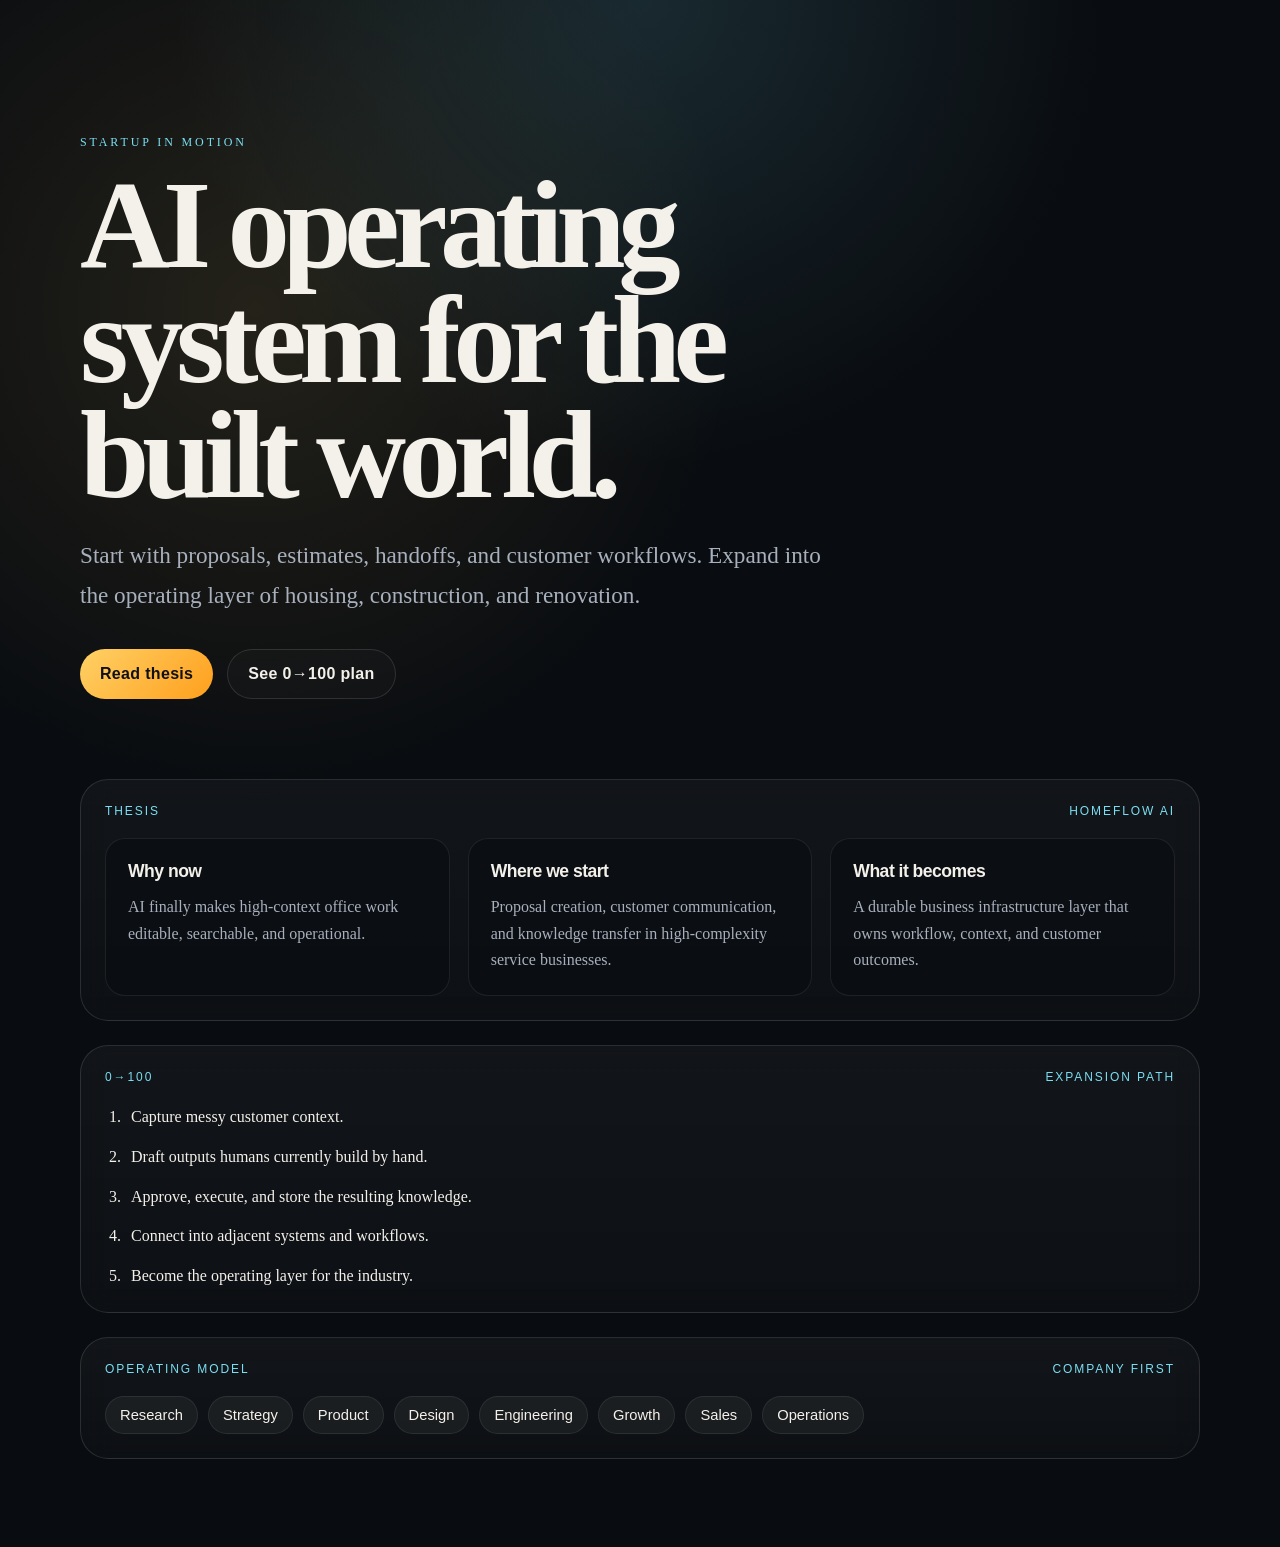
==== site/index.html @ 2804f1b1 "Expand 100B startup thesis and launch site" ====
<!doctype html>
<html lang="en">
  <head>
    <meta charset="utf-8" />
    <meta name="viewport" content="width=device-width, initial-scale=1" />
    <title>HomeFlow AI</title>
    <meta
      name="description"
      content="An AI operating system for the built world, starting with proposals, handoffs, and customer work."
    />
    <link rel="stylesheet" href="./styles.css" />
  </head>
  <body>
    <div class="bg-grid"></div>
    <main class="shell">
      <section class="hero">
        <div class="eyebrow">Startup in motion</div>
        <h1>AI operating system for the built world.</h1>
        <p class="lede">
          Start with proposals, estimates, handoffs, and customer workflows.
          Expand into the operating layer of housing, construction, and
          renovation.
        </p>
        <div class="cta-row">
          <a href="#thesis" class="button primary">Read thesis</a>
          <a href="#plan" class="button secondary">See 0→100 plan</a>
        </div>
      </section>

      <section class="panel" id="thesis">
        <div class="panel-head">
          <span>Thesis</span>
          <span>HomeFlow AI</span>
        </div>
        <div class="grid">
          <article>
            <h2>Why now</h2>
            <p>
              AI finally makes high-context office work editable, searchable, and
              operational.
            </p>
          </article>
          <article>
            <h2>Where we start</h2>
            <p>
              Proposal creation, customer communication, and knowledge transfer
              in high-complexity service businesses.
            </p>
          </article>
          <article>
            <h2>What it becomes</h2>
            <p>
              A durable business infrastructure layer that owns workflow,
              context, and customer outcomes.
            </p>
          </article>
        </div>
      </section>

      <section class="panel" id="plan">
        <div class="panel-head">
          <span>0→100</span>
          <span>Expansion path</span>
        </div>
        <ol class="timeline">
          <li>Capture messy customer context.</li>
          <li>Draft outputs humans currently build by hand.</li>
          <li>Approve, execute, and store the resulting knowledge.</li>
          <li>Connect into adjacent systems and workflows.</li>
          <li>Become the operating layer for the industry.</li>
        </ol>
      </section>

      <section class="panel">
        <div class="panel-head">
          <span>Operating model</span>
          <span>Company first</span>
        </div>
        <div class="chips">
          <span>Research</span>
          <span>Strategy</span>
          <span>Product</span>
          <span>Design</span>
          <span>Engineering</span>
          <span>Growth</span>
          <span>Sales</span>
          <span>Operations</span>
        </div>
      </section>
    </main>
    <script src="./app.js"></script>
  </body>
</html>
---- site/styles.css ----
:root {
  color-scheme: dark;
  --bg: #090c10;
  --bg-soft: #111720;
  --text: #f4f1ea;
  --muted: #a7b0bc;
  --line: rgba(255, 255, 255, 0.12);
  --accent: #ffd166;
  --accent-2: #7bdff2;
}

* {
  box-sizing: border-box;
}

html,
body {
  margin: 0;
  min-height: 100%;
  background:
    radial-gradient(circle at top, rgba(123, 223, 242, 0.14), transparent 28%),
    radial-gradient(circle at 20% 20%, rgba(255, 209, 102, 0.11), transparent 30%),
    var(--bg);
  color: var(--text);
  font-family: Georgia, "Times New Roman", serif;
}

.bg-grid {
  position: fixed;
  inset: 0;
  pointer-events: none;
  opacity: 0.12;
  background-image:
    linear-gradient(rgba(255, 255, 255, 0.06) 1px, transparent 1px),
    linear-gradient(90deg, rgba(255, 255, 255, 0.06) 1px, transparent 1px);
  background-size: 72px 72px;
  mask-image: radial-gradient(circle at center, black 40%, transparent 90%);
}

.shell {
  width: min(1120px, calc(100vw - 40px));
  margin: 0 auto;
  padding: 48px 0 88px;
  position: relative;
}

.hero {
  padding: 84px 0 56px;
}

.eyebrow {
  display: inline-block;
  font-size: 12px;
  letter-spacing: 0.24em;
  text-transform: uppercase;
  color: var(--accent-2);
  margin-bottom: 18px;
}

h1 {
  margin: 0;
  max-width: 11ch;
  font-size: clamp(3.6rem, 10vw, 7.8rem);
  line-height: 0.92;
  letter-spacing: -0.06em;
}

.lede {
  max-width: 760px;
  margin: 24px 0 0;
  font-size: clamp(1.1rem, 2vw, 1.45rem);
  line-height: 1.7;
  color: var(--muted);
}

.cta-row {
  display: flex;
  flex-wrap: wrap;
  gap: 14px;
  margin-top: 34px;
}

.button {
  display: inline-flex;
  align-items: center;
  justify-content: center;
  min-height: 50px;
  padding: 0 20px;
  border-radius: 999px;
  text-decoration: none;
  font-family: "Trebuchet MS", "Gill Sans", sans-serif;
  font-weight: 700;
  letter-spacing: 0.02em;
  transition: transform 180ms ease, background 180ms ease, border 180ms ease;
}

.button:hover {
  transform: translateY(-1px);
}

.primary {
  background: linear-gradient(135deg, var(--accent), #ff9f1c);
  color: #101114;
}

.secondary {
  border: 1px solid var(--line);
  color: var(--text);
  background: rgba(255, 255, 255, 0.02);
}

.panel {
  margin-top: 24px;
  padding: 24px;
  border: 1px solid var(--line);
  border-radius: 28px;
  background: linear-gradient(180deg, rgba(255, 255, 255, 0.04), rgba(255, 255, 255, 0.02));
  backdrop-filter: blur(14px);
}

.panel-head {
  display: flex;
  justify-content: space-between;
  align-items: center;
  gap: 16px;
  margin-bottom: 20px;
  color: var(--accent-2);
  font-family: "Trebuchet MS", "Gill Sans", sans-serif;
  text-transform: uppercase;
  letter-spacing: 0.16em;
  font-size: 12px;
}

.grid {
  display: grid;
  grid-template-columns: repeat(3, minmax(0, 1fr));
  gap: 18px;
}

.grid article {
  padding: 22px;
  border-radius: 20px;
  background: rgba(9, 12, 16, 0.56);
  border: 1px solid rgba(255, 255, 255, 0.08);
}

h2 {
  margin: 0 0 12px;
  font-size: 1.1rem;
  letter-spacing: -0.03em;
  font-family: "Trebuchet MS", "Gill Sans", sans-serif;
}

p {
  margin: 0;
  color: var(--muted);
  line-height: 1.65;
}

.timeline {
  margin: 0;
  padding-left: 20px;
  display: grid;
  gap: 14px;
  color: var(--text);
}

.timeline li {
  padding-left: 6px;
  line-height: 1.6;
}

.chips {
  display: flex;
  flex-wrap: wrap;
  gap: 10px;
}

.chips span {
  padding: 10px 14px;
  border-radius: 999px;
  background: rgba(255, 255, 255, 0.05);
  border: 1px solid rgba(255, 255, 255, 0.08);
  font-family: "Trebuchet MS", "Gill Sans", sans-serif;
  font-size: 0.92rem;
}

@media (max-width: 860px) {
  .grid {
    grid-template-columns: 1fr;
  }

  .shell {
    width: min(1120px, calc(100vw - 28px));
    padding-top: 28px;
  }

  .hero {
    padding-top: 56px;
  }
}
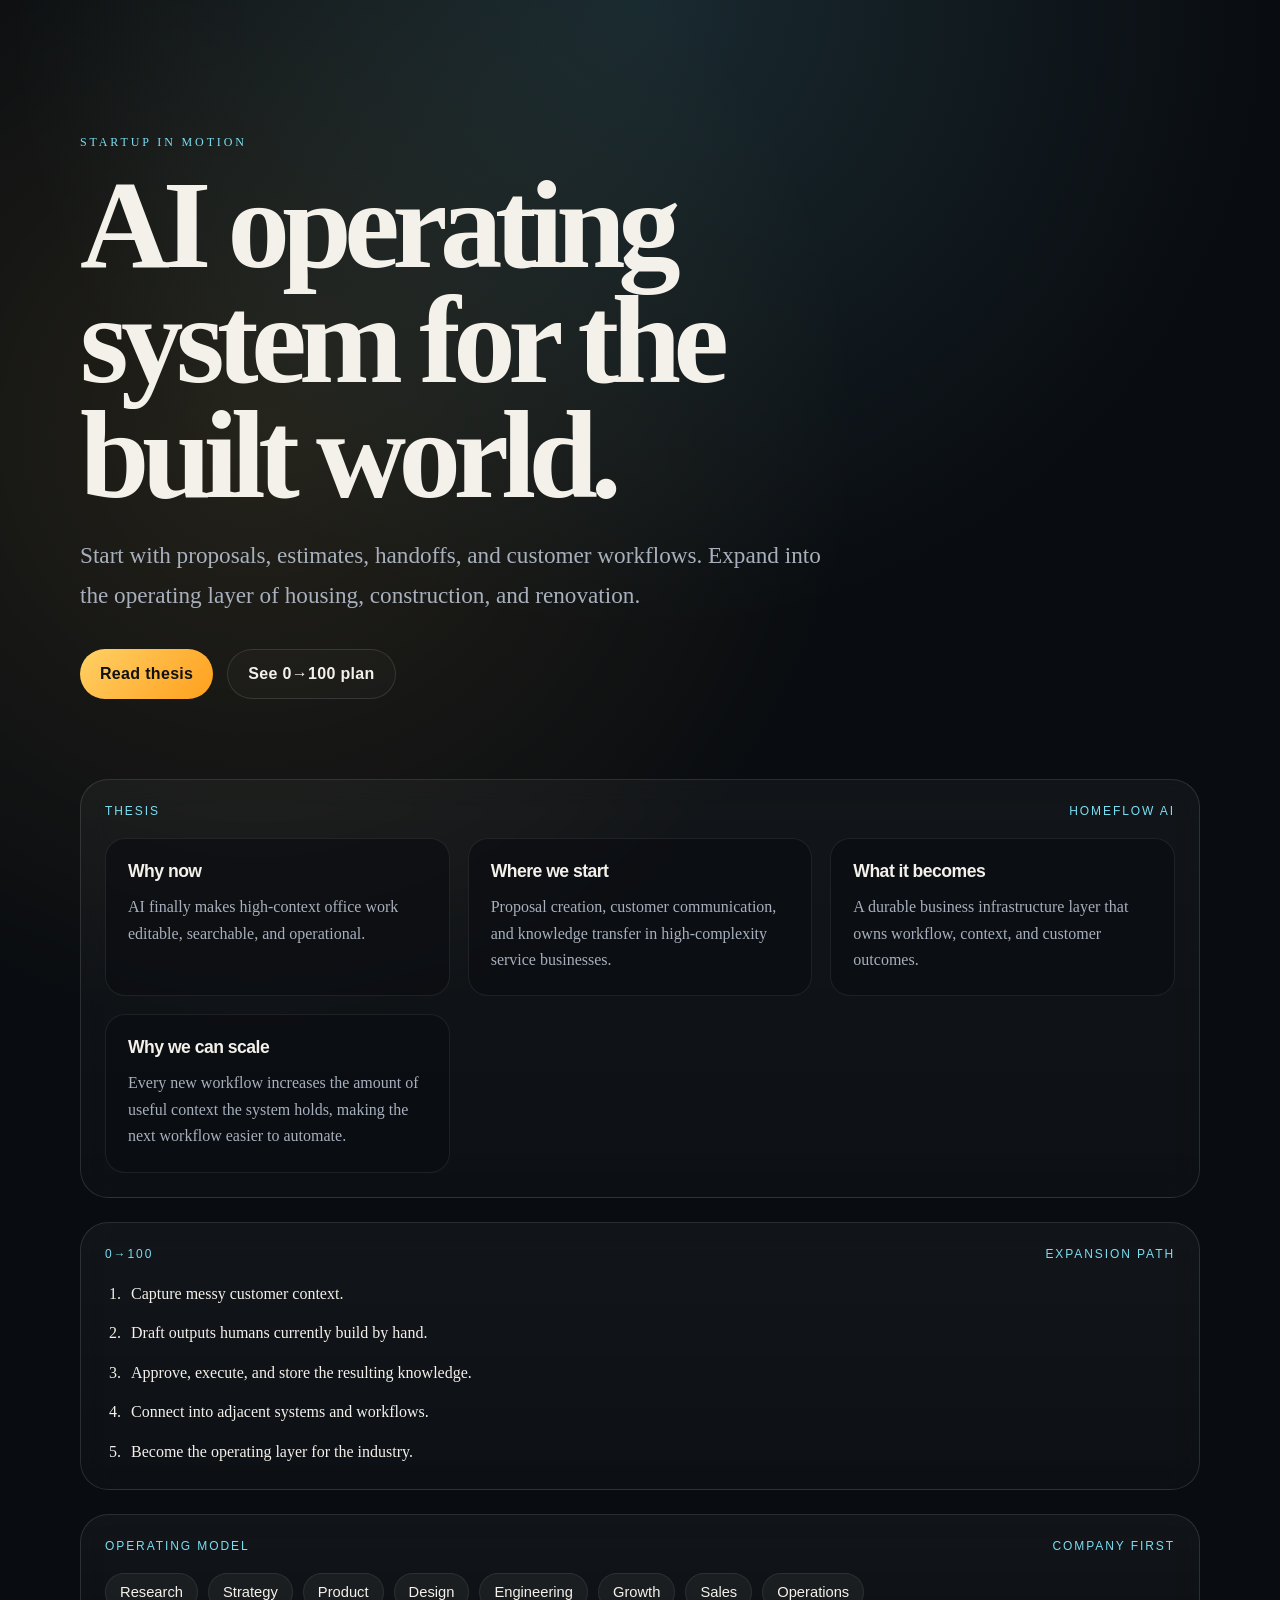
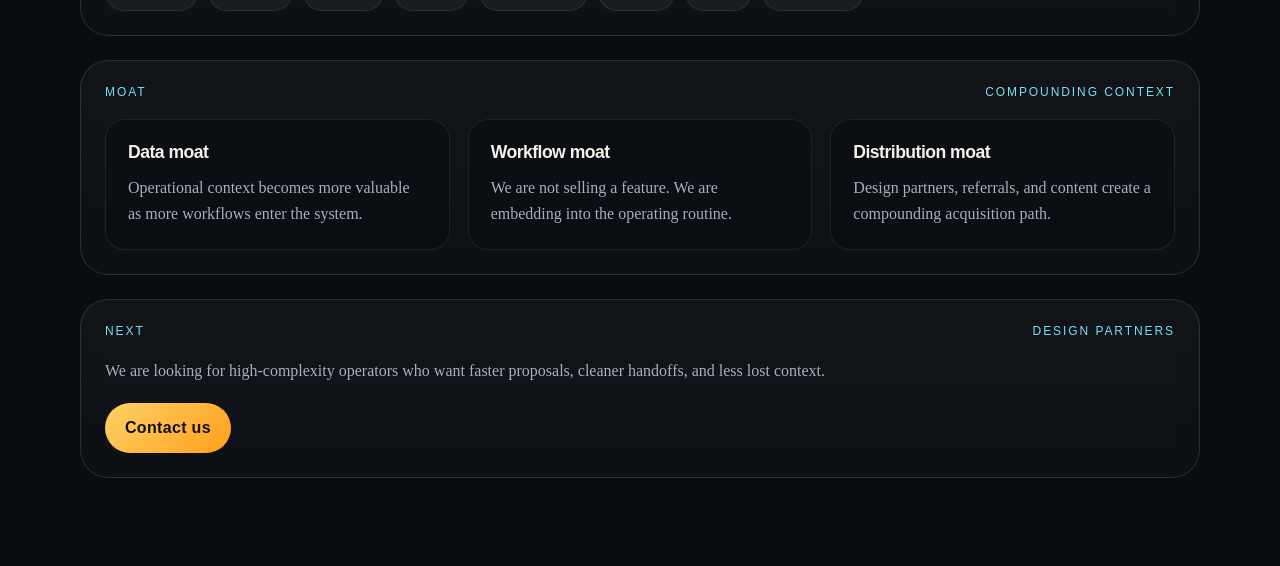
==== commit df5bd5b9: "Strengthen company operating system and public site" ====
--- a/site/index.html
+++ b/site/index.html
@@ -8,7 +8,13 @@
       name="description"
       content="An AI operating system for the built world, starting with proposals, handoffs, and customer work."
     />
+    <meta property="og:title" content="HomeFlow AI" />
+    <meta
+      property="og:description"
+      content="AI operating system for the built world."
+    />
     <link rel="stylesheet" href="./styles.css" />
+    <link rel="manifest" href="./manifest.json" />
   </head>
   <body>
     <div class="bg-grid"></div>
@@ -54,6 +60,13 @@
               context, and customer outcomes.
             </p>
           </article>
+          <article>
+            <h2>Why we can scale</h2>
+            <p>
+              Every new workflow increases the amount of useful context the
+              system holds, making the next workflow easier to automate.
+            </p>
+          </article>
         </div>
       </section>
 
@@ -87,6 +100,41 @@
           <span>Operations</span>
         </div>
       </section>
+
+      <section class="panel">
+        <div class="panel-head">
+          <span>Moat</span>
+          <span>Compounding context</span>
+        </div>
+        <div class="grid">
+          <article>
+            <h2>Data moat</h2>
+            <p>Operational context becomes more valuable as more workflows enter the system.</p>
+          </article>
+          <article>
+            <h2>Workflow moat</h2>
+            <p>We are not selling a feature. We are embedding into the operating routine.</p>
+          </article>
+          <article>
+            <h2>Distribution moat</h2>
+            <p>Design partners, referrals, and content create a compounding acquisition path.</p>
+          </article>
+        </div>
+      </section>
+
+      <section class="panel">
+        <div class="panel-head">
+          <span>Next</span>
+          <span>Design partners</span>
+        </div>
+        <p>
+          We are looking for high-complexity operators who want faster proposals,
+          cleaner handoffs, and less lost context.
+        </p>
+        <div class="cta-row" style="margin-top: 18px">
+          <a class="button primary" href="mailto:ranzaku.official@gmail.com">Contact us</a>
+        </div>
+      </section>
     </main>
     <script src="./app.js"></script>
   </body>
--- a/site/styles.css
+++ b/site/styles.css
@@ -116,6 +116,29 @@
   border-radius: 28px;
   background: linear-gradient(180deg, rgba(255, 255, 255, 0.04), rgba(255, 255, 255, 0.02));
   backdrop-filter: blur(14px);
+  transform: translateY(12px);
+  opacity: 0;
+  animation: rise 600ms ease forwards;
+}
+
+.panel:nth-of-type(2) {
+  animation-delay: 60ms;
+}
+
+.panel:nth-of-type(3) {
+  animation-delay: 120ms;
+}
+
+.panel:nth-of-type(4) {
+  animation-delay: 180ms;
+}
+
+.panel:nth-of-type(5) {
+  animation-delay: 240ms;
+}
+
+.panel:nth-of-type(6) {
+  animation-delay: 300ms;
 }
 
 .panel-head {
@@ -185,6 +208,25 @@
   font-size: 0.92rem;
 }
 
+@keyframes rise {
+  to {
+    transform: translateY(0);
+    opacity: 1;
+  }
+}
+
+@media (prefers-reduced-motion: reduce) {
+  .panel {
+    animation: none;
+    transform: none;
+    opacity: 1;
+  }
+
+  .button {
+    transition: none;
+  }
+}
+
 @media (max-width: 860px) {
   .grid {
     grid-template-columns: 1fr;
@@ -199,4 +241,3 @@
     padding-top: 56px;
   }
 }
-
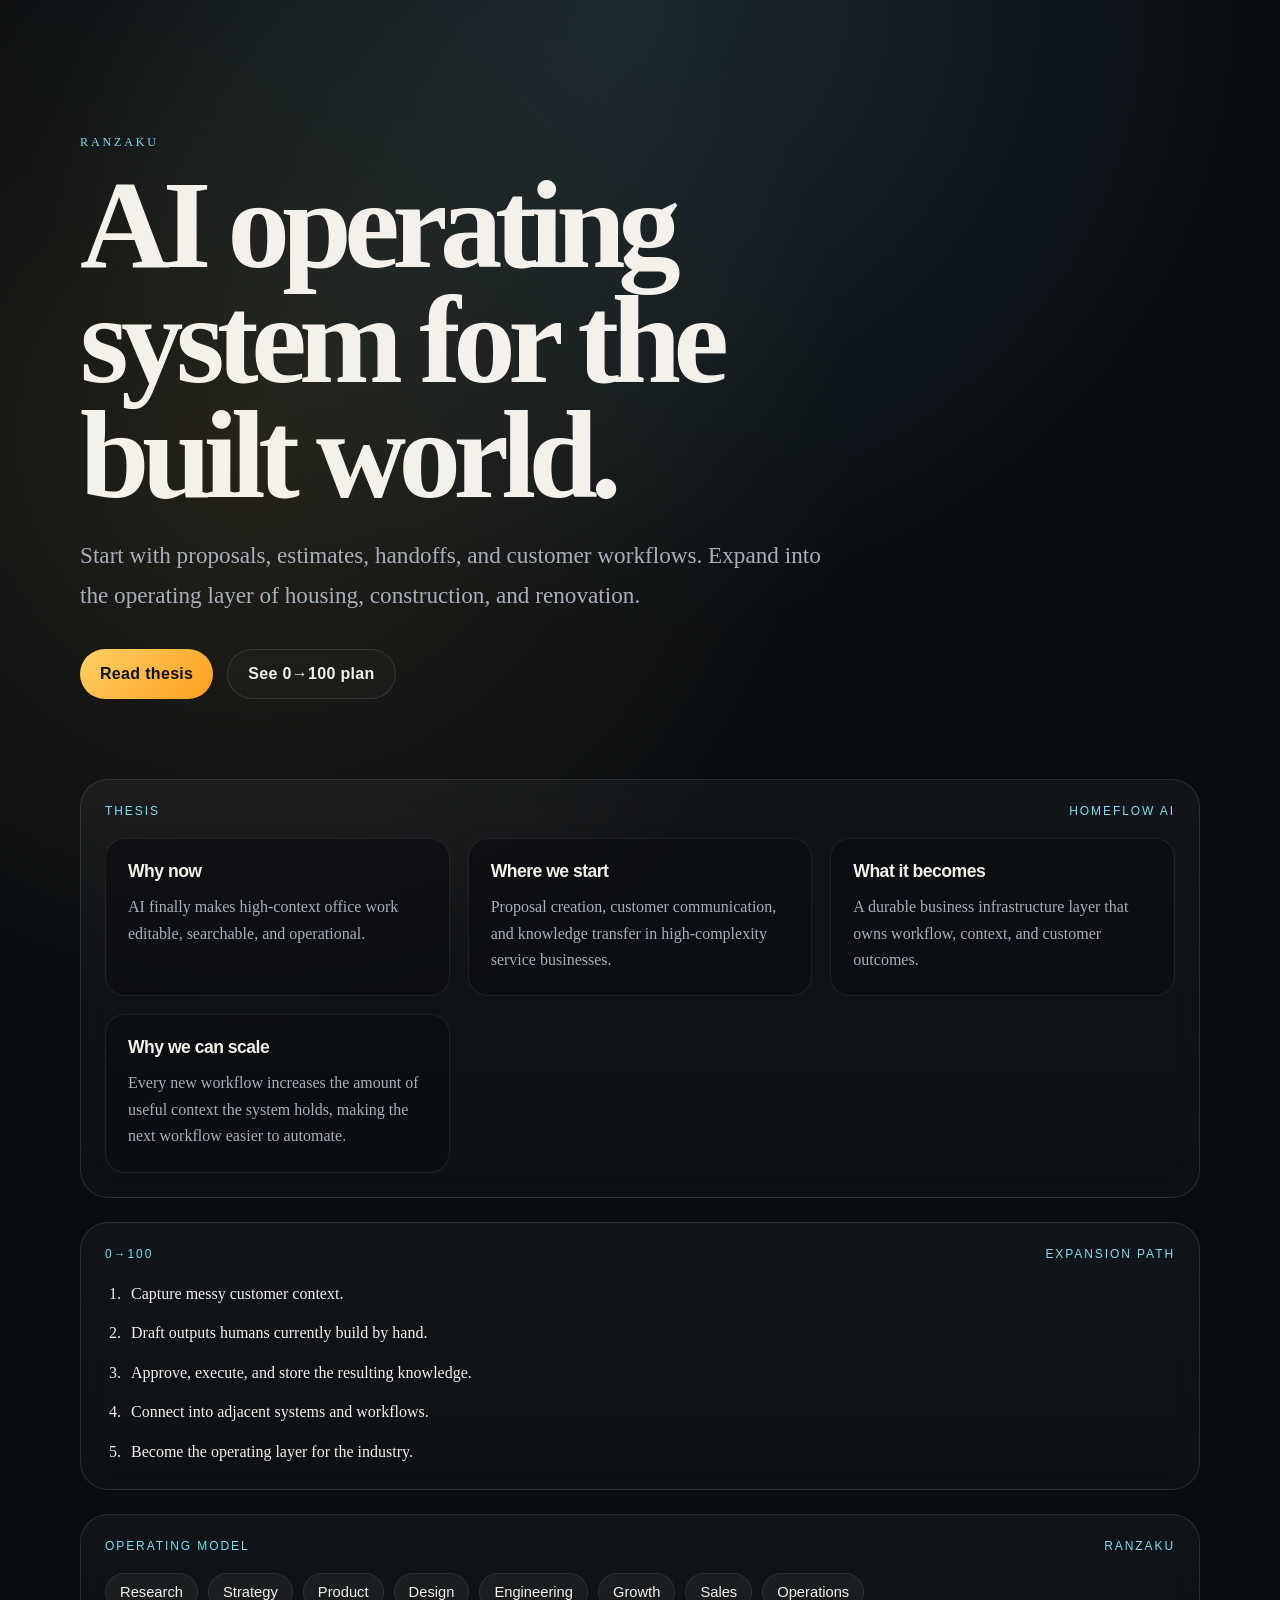
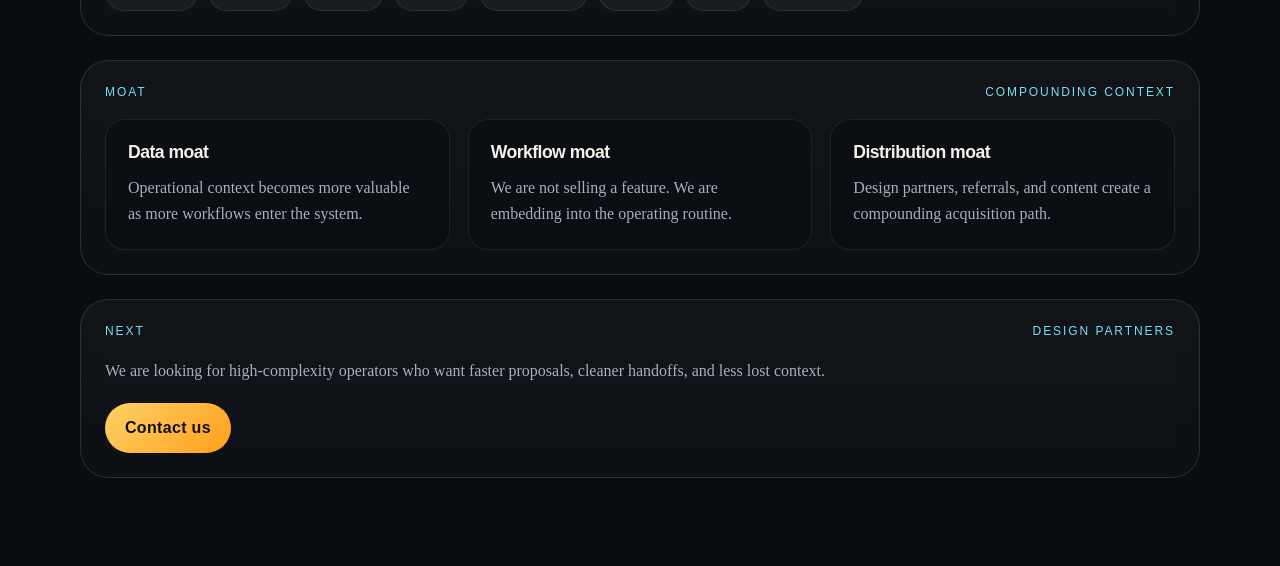
==== commit 490ddb4a: "Update ranzaku identity and outreach tooling" ====
--- a/site/index.html
+++ b/site/index.html
@@ -3,12 +3,12 @@
   <head>
     <meta charset="utf-8" />
     <meta name="viewport" content="width=device-width, initial-scale=1" />
-    <title>HomeFlow AI</title>
+    <title>Ranzaku | HomeFlow AI</title>
     <meta
       name="description"
       content="An AI operating system for the built world, starting with proposals, handoffs, and customer work."
     />
-    <meta property="og:title" content="HomeFlow AI" />
+    <meta property="og:title" content="Ranzaku | HomeFlow AI" />
     <meta
       property="og:description"
       content="AI operating system for the built world."
@@ -20,7 +20,7 @@
     <div class="bg-grid"></div>
     <main class="shell">
       <section class="hero">
-        <div class="eyebrow">Startup in motion</div>
+        <div class="eyebrow">Ranzaku</div>
         <h1>AI operating system for the built world.</h1>
         <p class="lede">
           Start with proposals, estimates, handoffs, and customer workflows.
@@ -87,7 +87,7 @@
       <section class="panel">
         <div class="panel-head">
           <span>Operating model</span>
-          <span>Company first</span>
+          <span>Ranzaku</span>
         </div>
         <div class="chips">
           <span>Research</span>
